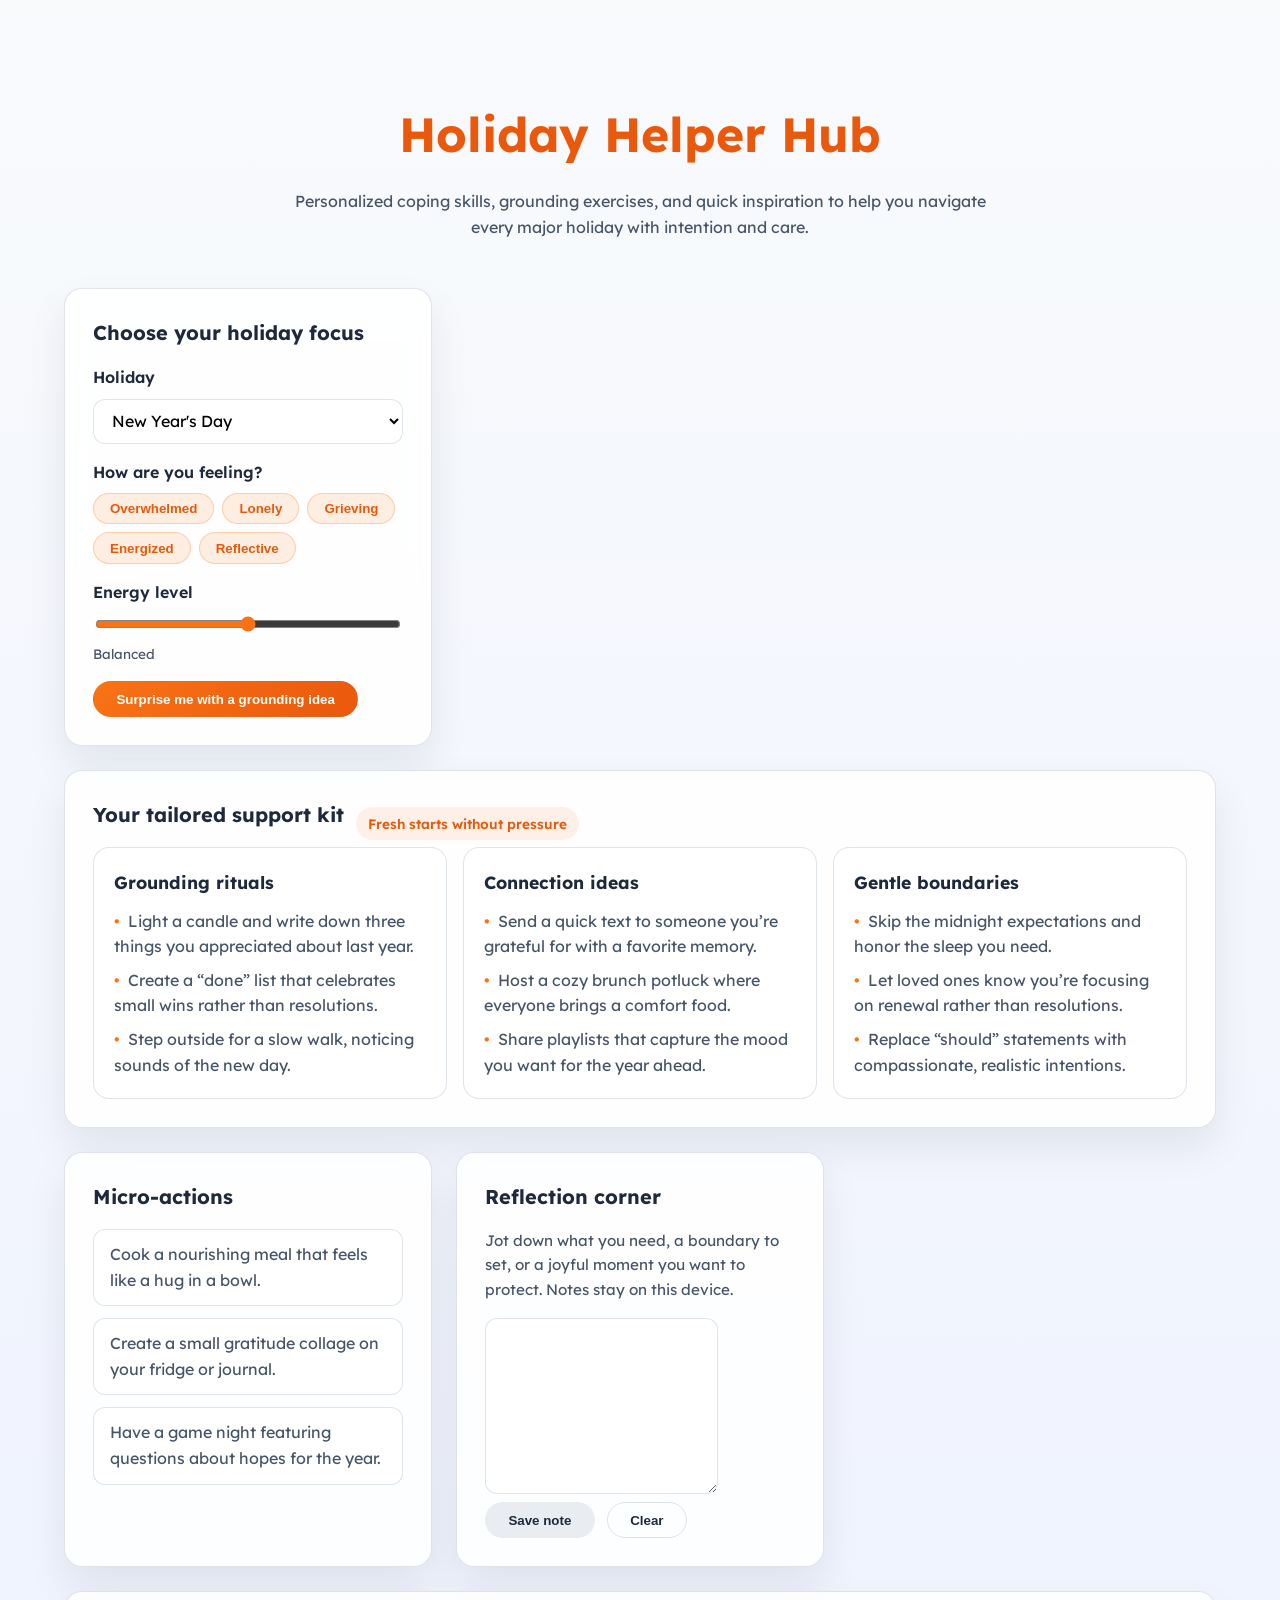
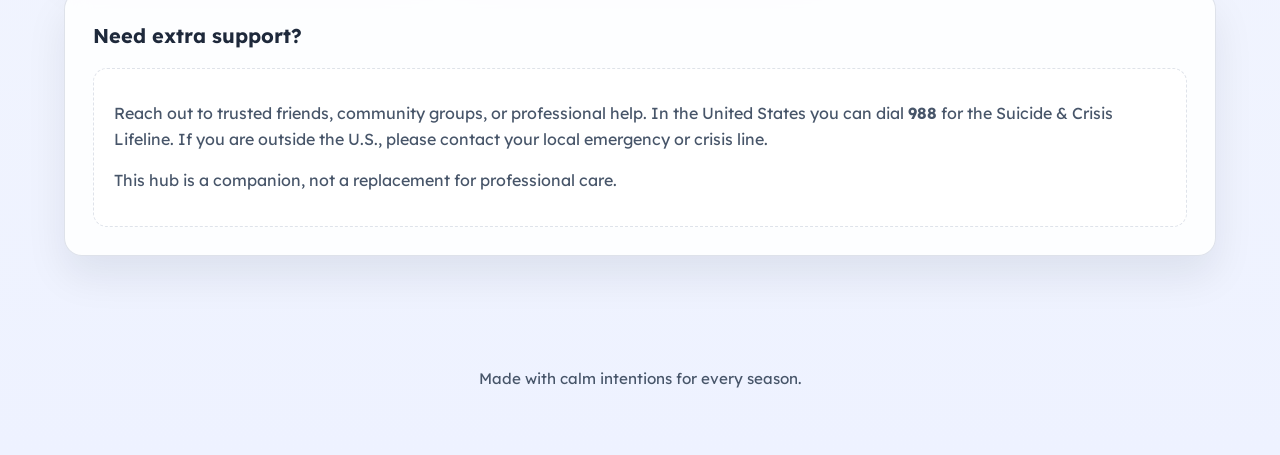
==== index.html @ c5a5914e "Create Holiday Helper Hub interactive app" ====
<!DOCTYPE html>
<html lang="en">
  <head>
    <meta charset="UTF-8" />
    <meta name="viewport" content="width=device-width, initial-scale=1.0" />
    <title>Holiday Helper Hub</title>
    <link rel="preconnect" href="https://fonts.googleapis.com" />
    <link rel="preconnect" href="https://fonts.gstatic.com" crossorigin />
    <link
      href="https://fonts.googleapis.com/css2?family=Lexend:wght@300;400;500;600;700&display=swap"
      rel="stylesheet"
    />
    <link rel="stylesheet" href="styles.css" />
  </head>
  <body>
    <header class="hero">
      <div class="hero__content">
        <h1>Holiday Helper Hub</h1>
        <p>
          Personalized coping skills, grounding exercises, and quick inspiration to
          help you navigate every major holiday with intention and care.
        </p>
      </div>
    </header>

    <main class="layout">
      <section class="panel">
        <h2 class="panel__title">Choose your holiday focus</h2>
        <div class="control">
          <label class="control__label" for="holidaySelect">Holiday</label>
          <select id="holidaySelect" class="control__input"></select>
        </div>

        <div class="control">
          <span class="control__label">How are you feeling?</span>
          <div class="chip-group" id="moodChips" role="group"></div>
        </div>

        <div class="control">
          <label class="control__label" for="energyRange">Energy level</label>
          <input
            type="range"
            id="energyRange"
            min="0"
            max="100"
            value="50"
            aria-describedby="energyValue"
          />
          <div id="energyValue" class="control__hint">Balanced</div>
        </div>

        <button id="randomTip" class="button button--primary" type="button">
          Surprise me with a grounding idea
        </button>
      </section>

      <section class="panel panel--wide">
        <div class="panel__header">
          <h2 class="panel__title">Your tailored support kit</h2>
          <div class="tag" id="currentHolidayTag">&nbsp;</div>
        </div>
        <div class="cards" id="suggestionCards"></div>
      </section>

      <section class="panel">
        <h2 class="panel__title">Micro-actions</h2>
        <ul class="list" id="microActions"></ul>
      </section>

      <section class="panel">
        <h2 class="panel__title">Reflection corner</h2>
        <p class="panel__hint">
          Jot down what you need, a boundary to set, or a joyful moment you want to
          protect. Notes stay on this device.
        </p>
        <textarea id="reflectionNotes" rows="6" aria-label="Reflection notes"></textarea>
        <div class="button-row">
          <button class="button" id="saveNotes" type="button">Save note</button>
          <button class="button button--ghost" id="clearNotes" type="button">
            Clear
          </button>
        </div>
      </section>

      <section class="panel panel--wide">
        <h2 class="panel__title">Need extra support?</h2>
        <div class="resources">
          <p>
            Reach out to trusted friends, community groups, or professional help. In the
            United States you can dial <strong>988</strong> for the Suicide & Crisis
            Lifeline. If you are outside the U.S., please contact your local emergency or
            crisis line.
          </p>
          <p>
            This hub is a companion, not a replacement for professional care.
          </p>
        </div>
      </section>
    </main>

    <footer class="footer">
      <p>Made with calm intentions for every season.</p>
    </footer>

    <script src="script.js"></script>
  </body>
</html>
---- styles.css ----
:root {
  color-scheme: light dark;
  --bg: #f9fafb;
  --bg-alt: #ffffffdd;
  --text: #1e293b;
  --text-muted: #475569;
  --accent: #f97316;
  --accent-strong: #ea580c;
  --border: rgba(148, 163, 184, 0.3);
  --chip-bg: rgba(249, 115, 22, 0.12);
  --chip-border: rgba(249, 115, 22, 0.28);
  --shadow: 0 20px 40px rgba(15, 23, 42, 0.08);
  font-family: 'Lexend', 'Segoe UI', system-ui, -apple-system, BlinkMacSystemFont,
    'Helvetica Neue', sans-serif;
}

* {
  box-sizing: border-box;
}

body {
  margin: 0;
  background: linear-gradient(180deg, #f8fafc 0%, #eef2ff 100%);
  color: var(--text);
  line-height: 1.6;
  min-height: 100vh;
}

.hero {
  padding: 4rem 1.5rem 2rem;
  text-align: center;
}

.hero__content {
  margin: 0 auto;
  max-width: 700px;
}

h1 {
  margin-bottom: 0.5rem;
  font-size: clamp(2rem, 4vw, 3rem);
  color: var(--accent-strong);
}

.hero p {
  color: var(--text-muted);
  font-weight: 400;
}

.layout {
  display: grid;
  gap: 1.5rem;
  padding: 0 1.5rem 4rem;
  grid-template-columns: repeat(auto-fit, minmax(280px, 1fr));
  max-width: 1200px;
  margin: 0 auto;
}

.panel {
  background: var(--bg-alt);
  border-radius: 18px;
  padding: 1.75rem;
  border: 1px solid var(--border);
  box-shadow: var(--shadow);
  backdrop-filter: blur(12px);
}

.panel--wide {
  grid-column: 1 / -1;
}

.panel__title {
  margin: 0 0 1rem;
  font-size: 1.25rem;
}

.panel__header {
  display: flex;
  align-items: center;
  gap: 0.75rem;
  flex-wrap: wrap;
}

.panel__hint {
  margin: 0 0 1rem;
  color: var(--text-muted);
  font-size: 0.95rem;
}

.control {
  display: grid;
  gap: 0.5rem;
  margin-bottom: 1rem;
}

.control__label {
  font-weight: 600;
  color: var(--text);
}

.control__input,
textarea,
select,
input[type='range'] {
  font: inherit;
  border-radius: 12px;
  padding: 0.65rem 0.85rem;
  border: 1px solid var(--border);
  background-color: rgba(255, 255, 255, 0.85);
  box-shadow: inset 0 1px 0 rgba(255, 255, 255, 0.5);
}

input[type='range'] {
  padding: 0;
  accent-color: var(--accent);
}

.control__hint {
  color: var(--text-muted);
  font-size: 0.85rem;
}

.button {
  border: 1px solid transparent;
  background: rgba(148, 163, 184, 0.2);
  color: var(--text);
  border-radius: 999px;
  padding: 0.6rem 1.4rem;
  font-weight: 600;
  cursor: pointer;
  transition: transform 0.2s ease, box-shadow 0.2s ease, background 0.2s ease,
    color 0.2s ease;
}

.button:hover {
  transform: translateY(-1px);
  box-shadow: 0 10px 20px rgba(15, 23, 42, 0.12);
}

.button--flash {
  animation: pulse 0.45s ease-in-out 4 alternate;
}

.button--primary {
  background: linear-gradient(135deg, var(--accent) 0%, var(--accent-strong) 100%);
  color: white;
}

.button--ghost {
  background: transparent;
  border-color: var(--border);
}

.button-row {
  display: flex;
  gap: 0.75rem;
  flex-wrap: wrap;
}

.chip-group {
  display: flex;
  gap: 0.5rem;
  flex-wrap: wrap;
}

.chip {
  border-radius: 999px;
  padding: 0.45rem 1rem;
  border: 1px solid var(--chip-border);
  background: var(--chip-bg);
  color: var(--accent-strong);
  font-weight: 600;
  cursor: pointer;
  transition: transform 0.2s ease, background 0.2s ease, color 0.2s ease;
}

.chip[aria-pressed='true'] {
  background: var(--accent-strong);
  color: white;
  transform: translateY(-1px);
}

.cards {
  display: grid;
  grid-template-columns: repeat(auto-fit, minmax(240px, 1fr));
  gap: 1rem;
}

.card {
  border-radius: 16px;
  padding: 1.25rem;
  background: rgba(255, 255, 255, 0.92);
  border: 1px solid var(--border);
  display: grid;
  gap: 0.75rem;
}

.card__title {
  margin: 0;
  font-size: 1.1rem;
}

.card__list {
  list-style: none;
  margin: 0;
  padding: 0;
  display: grid;
  gap: 0.5rem;
  color: var(--text-muted);
}

.card__list li::before {
  content: '•';
  margin-right: 0.5rem;
  color: var(--accent);
}

.list {
  list-style: none;
  margin: 0;
  padding: 0;
  display: grid;
  gap: 0.75rem;
  color: var(--text-muted);
}

.list li {
  padding: 0.75rem 1rem;
  border-radius: 12px;
  background: rgba(255, 255, 255, 0.92);
  border: 1px solid var(--border);
}

.tag {
  background: rgba(249, 115, 22, 0.1);
  color: var(--accent-strong);
  padding: 0.35rem 0.75rem;
  border-radius: 999px;
  font-weight: 600;
  font-size: 0.85rem;
}

textarea {
  resize: vertical;
  min-height: 160px;
}

.resources {
  border-radius: 14px;
  border: 1px dashed var(--border);
  padding: 1rem 1.25rem;
  background: rgba(255, 255, 255, 0.6);
  color: var(--text-muted);
}

.footer {
  text-align: center;
  padding: 2rem 1rem 3rem;
  color: var(--text-muted);
  font-size: 0.95rem;
}

@keyframes pulse {
  from {
    transform: translateY(-1px) scale(1);
  }
  to {
    transform: translateY(-1px) scale(1.05);
  }
}

@media (prefers-color-scheme: dark) {
  :root {
    --bg: #0f172a;
    --bg-alt: rgba(15, 23, 42, 0.85);
    --text: #f8fafc;
    --text-muted: #cbd5f5;
    --border: rgba(148, 163, 184, 0.25);
    --chip-bg: rgba(249, 115, 22, 0.24);
    --chip-border: rgba(249, 115, 22, 0.5);
    --shadow: 0 20px 50px rgba(2, 6, 23, 0.7);
  }

  body {
    background: radial-gradient(circle at top, #1e293b, #0f172a 45%, #020617 100%);
  }

  .card,
  .list li,
  textarea,
  .control__input {
    background: rgba(15, 23, 42, 0.75);
  }
}
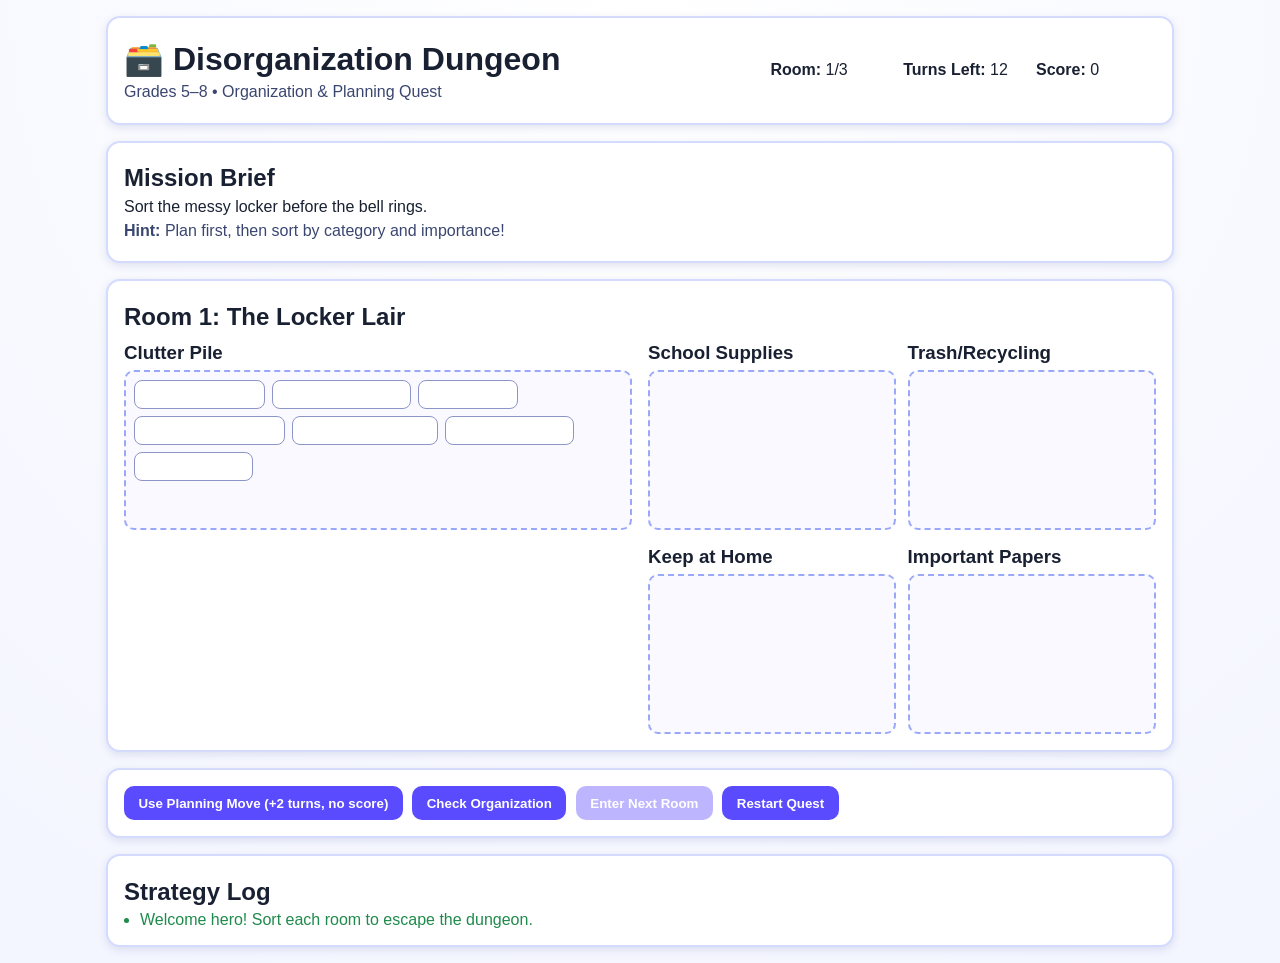
==== commit 199b1c21: "Create Disorganization Dungeon web app" ====
--- a/index.html
+++ b/index.html
@@ -1,107 +1,76 @@
-<!DOCTYPE html>
+<!doctype html>
 <html lang="en">
-  <head>
-    <meta charset="UTF-8" />
-    <meta name="viewport" content="width=device-width, initial-scale=1.0" />
-    <title>Holiday Helper Hub</title>
-    <link rel="preconnect" href="https://fonts.googleapis.com" />
-    <link rel="preconnect" href="https://fonts.gstatic.com" crossorigin />
-    <link
-      href="https://fonts.googleapis.com/css2?family=Lexend:wght@300;400;500;600;700&display=swap"
-      rel="stylesheet"
-    />
-    <link rel="stylesheet" href="styles.css" />
-  </head>
-  <body>
-    <header class="hero">
-      <div class="hero__content">
-        <h1>Holiday Helper Hub</h1>
-        <p>
-          Personalized coping skills, grounding exercises, and quick inspiration to
-          help you navigate every major holiday with intention and care.
-        </p>
+<head>
+  <meta charset="UTF-8" />
+  <meta name="viewport" content="width=device-width, initial-scale=1.0" />
+  <title>Disorganization Dungeon</title>
+  <link rel="stylesheet" href="style.css" />
+</head>
+<body>
+  <main class="game-shell">
+    <header class="top-bar">
+      <div>
+        <h1>🗃️ Disorganization Dungeon</h1>
+        <p class="subtitle">Grades 5–8 • Organization &amp; Planning Quest</p>
+      </div>
+      <div class="status-grid">
+        <p><strong>Room:</strong> <span id="room-count">1</span>/3</p>
+        <p><strong>Turns Left:</strong> <span id="turns-left">12</span></p>
+        <p><strong>Score:</strong> <span id="score">0</span></p>
       </div>
     </header>
 
-    <main class="layout">
-      <section class="panel">
-        <h2 class="panel__title">Choose your holiday focus</h2>
-        <div class="control">
-          <label class="control__label" for="holidaySelect">Holiday</label>
-          <select id="holidaySelect" class="control__input"></select>
+    <section class="mission-panel">
+      <h2>Mission Brief</h2>
+      <p id="mission-text"></p>
+      <p class="tip"><strong>Hint:</strong> Plan first, then sort by category and importance!</p>
+    </section>
+
+    <section class="room-panel">
+      <h2 id="room-name"></h2>
+      <div class="layout">
+        <div>
+          <h3>Clutter Pile</h3>
+          <div id="clutter-pile" class="drop-zone"></div>
         </div>
+        <div class="bins">
+          <div>
+            <h3>School Supplies</h3>
+            <div id="school" class="drop-zone"></div>
+          </div>
+          <div>
+            <h3>Trash/Recycling</h3>
+            <div id="trash" class="drop-zone"></div>
+          </div>
+          <div>
+            <h3>Keep at Home</h3>
+            <div id="home" class="drop-zone"></div>
+          </div>
+          <div>
+            <h3>Important Papers</h3>
+            <div id="important" class="drop-zone"></div>
+          </div>
+        </div>
+      </div>
+    </section>
 
-        <div class="control">
-          <span class="control__label">How are you feeling?</span>
-          <div class="chip-group" id="moodChips" role="group"></div>
-        </div>
+    <section class="controls">
+      <button id="plan-btn">Use Planning Move (+2 turns, no score)</button>
+      <button id="check-btn">Check Organization</button>
+      <button id="next-room-btn" disabled>Enter Next Room</button>
+      <button id="restart-btn">Restart Quest</button>
+    </section>
 
-        <div class="control">
-          <label class="control__label" for="energyRange">Energy level</label>
-          <input
-            type="range"
-            id="energyRange"
-            min="0"
-            max="100"
-            value="50"
-            aria-describedby="energyValue"
-          />
-          <div id="energyValue" class="control__hint">Balanced</div>
-        </div>
+    <section class="log-panel">
+      <h2>Strategy Log</h2>
+      <ul id="log"></ul>
+    </section>
+  </main>
 
-        <button id="randomTip" class="button button--primary" type="button">
-          Surprise me with a grounding idea
-        </button>
-      </section>
+  <template id="item-template">
+    <button class="item" type="button"></button>
+  </template>
 
-      <section class="panel panel--wide">
-        <div class="panel__header">
-          <h2 class="panel__title">Your tailored support kit</h2>
-          <div class="tag" id="currentHolidayTag">&nbsp;</div>
-        </div>
-        <div class="cards" id="suggestionCards"></div>
-      </section>
-
-      <section class="panel">
-        <h2 class="panel__title">Micro-actions</h2>
-        <ul class="list" id="microActions"></ul>
-      </section>
-
-      <section class="panel">
-        <h2 class="panel__title">Reflection corner</h2>
-        <p class="panel__hint">
-          Jot down what you need, a boundary to set, or a joyful moment you want to
-          protect. Notes stay on this device.
-        </p>
-        <textarea id="reflectionNotes" rows="6" aria-label="Reflection notes"></textarea>
-        <div class="button-row">
-          <button class="button" id="saveNotes" type="button">Save note</button>
-          <button class="button button--ghost" id="clearNotes" type="button">
-            Clear
-          </button>
-        </div>
-      </section>
-
-      <section class="panel panel--wide">
-        <h2 class="panel__title">Need extra support?</h2>
-        <div class="resources">
-          <p>
-            Reach out to trusted friends, community groups, or professional help. In the
-            United States you can dial <strong>988</strong> for the Suicide & Crisis
-            Lifeline. If you are outside the U.S., please contact your local emergency or
-            crisis line.
-          </p>
-          <p>
-            This hub is a companion, not a replacement for professional care.
-          </p>
-        </div>
-      </section>
-    </main>
-
-    <footer class="footer">
-      <p>Made with calm intentions for every season.</p>
-    </footer>
-
-    <script src="script.js"></script>
-  </body>
+  <script src="script.js"></script>
+</body>
 </html>
--- a/style.css
+++ b/style.css
@@ -0,0 +1,152 @@
+:root {
+  color-scheme: light;
+  --bg: #f3f5ff;
+  --panel: #ffffff;
+  --accent: #5b4bff;
+  --accent-soft: #dedbff;
+  --good: #1f8a4c;
+  --bad: #a33a2f;
+  --ink: #182032;
+}
+
+* {
+  box-sizing: border-box;
+  font-family: "Trebuchet MS", "Segoe UI", sans-serif;
+}
+
+body {
+  margin: 0;
+  background: radial-gradient(circle at top, #ffffff, var(--bg));
+  color: var(--ink);
+}
+
+.game-shell {
+  max-width: 1100px;
+  margin: 0 auto;
+  padding: 1rem;
+  display: grid;
+  gap: 1rem;
+}
+
+.top-bar,
+.mission-panel,
+.room-panel,
+.log-panel,
+.controls {
+  background: var(--panel);
+  border-radius: 14px;
+  border: 2px solid #d4dbff;
+  padding: 1rem;
+  box-shadow: 0 3px 8px rgb(36 48 122 / 12%);
+}
+
+.top-bar {
+  display: flex;
+  justify-content: space-between;
+  gap: 1rem;
+  flex-wrap: wrap;
+}
+
+h1,
+h2,
+h3,
+p {
+  margin: 0.35rem 0;
+}
+
+.subtitle,
+.tip {
+  color: #3a4670;
+}
+
+.status-grid {
+  display: grid;
+  grid-template-columns: repeat(3, minmax(120px, auto));
+  gap: 0.2rem 0.8rem;
+  align-items: center;
+}
+
+.layout {
+  display: grid;
+  grid-template-columns: 1fr 1fr;
+  gap: 1rem;
+}
+
+.bins {
+  display: grid;
+  grid-template-columns: repeat(2, 1fr);
+  gap: 0.7rem;
+}
+
+.drop-zone {
+  min-height: 160px;
+  border: 2px dashed #9aa8f8;
+  border-radius: 10px;
+  padding: 0.5rem;
+  background: #f9f9ff;
+  display: flex;
+  flex-wrap: wrap;
+  align-content: flex-start;
+  gap: 0.45rem;
+}
+
+.item {
+  border: 1px solid #8d95c7;
+  border-radius: 8px;
+  background: #fff;
+  cursor: pointer;
+  font-size: 0.92rem;
+  padding: 0.35rem 0.55rem;
+}
+
+.item:hover {
+  background: var(--accent-soft);
+}
+
+.controls {
+  display: flex;
+  flex-wrap: wrap;
+  gap: 0.6rem;
+}
+
+button {
+  border-radius: 10px;
+  border: 0;
+  background: var(--accent);
+  color: #fff;
+  padding: 0.6rem 0.9rem;
+  font-weight: 700;
+  cursor: pointer;
+}
+
+button:disabled {
+  opacity: 0.4;
+  cursor: not-allowed;
+}
+
+.log-panel ul {
+  margin: 0.3rem 0 0;
+  padding-left: 1rem;
+}
+
+.log-panel li.good {
+  color: var(--good);
+}
+
+.log-panel li.bad {
+  color: var(--bad);
+}
+
+@media (max-width: 860px) {
+  .layout {
+    grid-template-columns: 1fr;
+  }
+
+  .status-grid {
+    grid-template-columns: 1fr;
+  }
+
+  .bins {
+    grid-template-columns: 1fr;
+  }
+}
